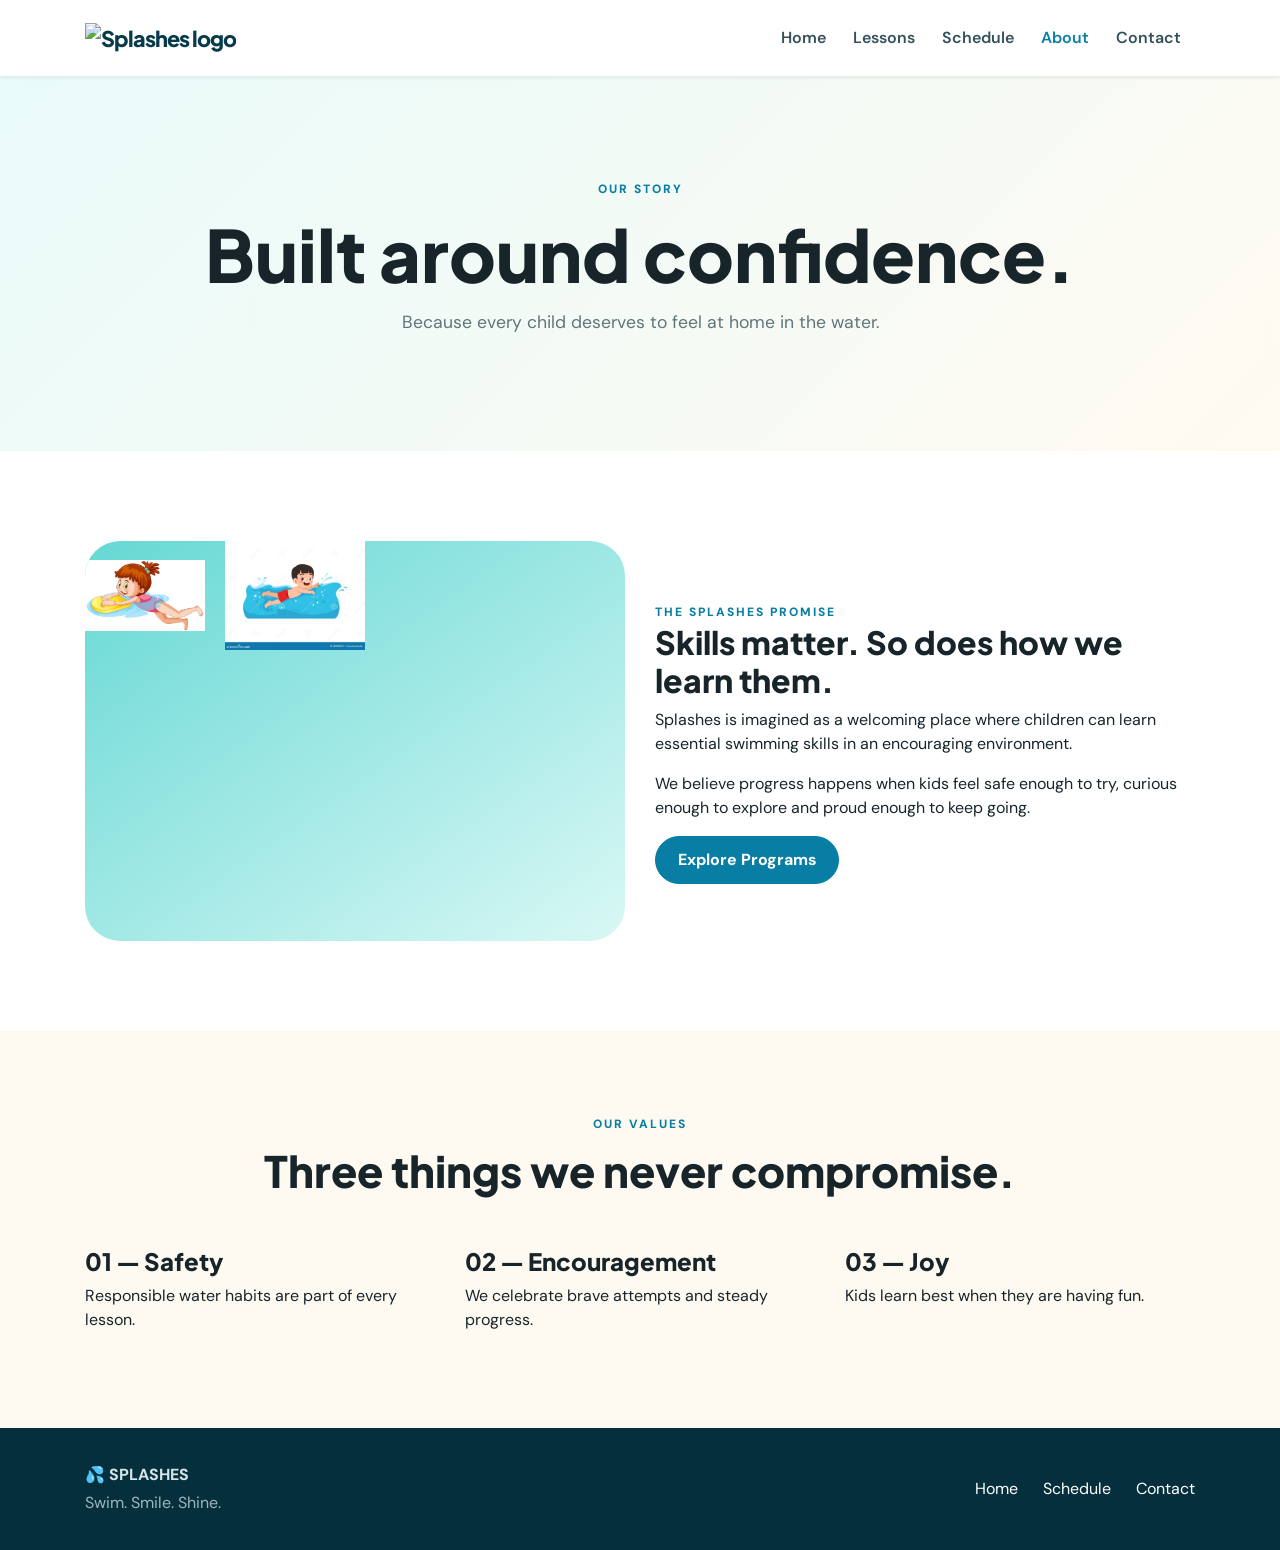
==== about.html @ 2647346e "first commit" ====
<!DOCTYPE html>
<html lang="en">
<head>
	<meta charset="UTF-8">
	<meta name="viewport" content="width=device-width, initial-scale=1">
	<meta name="description" content="Learn about the mission behind Splashes children's swimming lessons.">
	<title>Splashes | About Us</title>
	<link href="https://cdn.jsdelivr.net/npm/bootstrap@4.6.2/dist/css/bootstrap.min.css" rel="stylesheet">
	<link rel="stylesheet" href="css/style.css">
</head>
<body>
<nav class="navbar navbar-expand-lg navbar-light bg-white sticky-top shadow-sm">
	<div class="container">
		<a class="navbar-brand brand" href="index.html"><img src="images/logo.svg" alt="Splashes logo" class="brand-logo" height="36"></a>
		<button class="navbar-toggler" data-toggle="collapse" data-target="#nav"><span class="navbar-toggler-icon"></span></button>
		<div class="collapse navbar-collapse" id="nav"><ul class="navbar-nav ml-auto"><li class="nav-item"><a class="nav-link" href="index.html">Home</a></li><li class="nav-item"><a class="nav-link" href="lessons.html">Lessons</a></li><li class="nav-item"><a class="nav-link" href="schedule.html">Schedule</a></li><li class="nav-item"><a class="nav-link active" href="about.html">About</a></li><li class="nav-item"><a class="nav-link" href="contact.html">Contact</a></li></ul></div>
	</div>
</nav>
<section class="page-hero"><div class="container text-center"><span class="eyebrow">OUR STORY</span><h1>Built around confidence.</h1><p>Because every child deserves to feel at home in the water.</p></div></section>
<section class="section-pad">
	<div class="container">
		<div class="row align-items-center">
			<div class="col-lg-6">
				<div class="about-art">
					<img src="images/girl-swimming.png" alt="Instructor" width="120" class="mr-3">
					<img src="images/boy-swimming.png" alt="Pool" width="140">
				</div>
			</div>
			<div class="col-lg-6">
				<span class="eyebrow">THE SPLASHES PROMISE</span>
				<h2>Skills matter. So does how we learn them.</h2>
				<p>Splashes is imagined as a welcoming place where children can learn essential swimming skills in an encouraging environment.</p>
				<p>We believe progress happens when kids feel safe enough to try, curious enough to explore and proud enough to keep going.</p>
				<a class="btn btn-splash" href="lessons.html">Explore Programs</a>
			</div>
		</div>
	</div>
</section>
<section class="section-soft"><div class="container"><div class="section-title text-center"><span class="eyebrow">OUR VALUES</span><h2>Three things we never compromise.</h2></div><div class="row"><div class="col-md-4"><h4>01 — Safety</h4><p>Responsible water habits are part of every lesson.</p></div><div class="col-md-4"><h4>02 — Encouragement</h4><p>We celebrate brave attempts and steady progress.</p></div><div class="col-md-4"><h4>03 — Joy</h4><p>Kids learn best when they are having fun.</p></div></div></div></section>
<footer>
	<div class="container d-flex justify-content-between">
		<div>
			<strong>💦 SPLASHES</strong>
			<p>Swim. Smile. Shine.</p>
		</div>
		<div class="footer-links"><a href="index.html">Home</a><a href="schedule.html">Schedule</a><a href="contact.html">Contact</a></div>
	</div>
</footer>
<script src="https://code.jquery.com/jquery-3.7.1.min.js"></script>
<script src="https://cdn.jsdelivr.net/npm/bootstrap@4.6.2/dist/js/bootstrap.bundle.min.js"></script>
<script src="js/script.js"></script>
</body>
</html>
---- css/style.css ----
@import url('https://fonts.googleapis.com/css2?family=DM+Sans:wght@400;500;700&family=Plus+Jakarta+Sans:wght@600;700;800&display=swap');
:root{--blue:#087ea4;--deep:#073b4c;--aqua:#66d8d4;--yellow:#ffd166;--cream:#fffaf1;--ink:#17252b}
*{box-sizing:border-box}body{font-family:'DM Sans',sans-serif;color:var(--ink);background:#fff}h1,h2,h3,h4,.brand{font-family:'Plus Jakarta Sans',sans-serif;font-weight:800}.brand{color:var(--deep)!important;letter-spacing:-1px;font-size:1.35rem}.brand span{font-size:1.5rem}.navbar{padding:1rem 0}.nav-link{font-weight:600;color:#34515b!important;margin:0 .35rem}.nav-link:hover,.nav-link.active{color:var(--blue)!important}.btn-splash{background:var(--blue);border-color:var(--blue);color:#fff;font-weight:700;border-radius:50px;padding:.7rem 1.35rem}.btn-splash:hover{background:var(--deep);color:#fff}.eyebrow{font-size:.75rem;letter-spacing:2px;font-weight:800;color:var(--blue)}.hero{background:linear-gradient(135deg,#fffaf1 0%,#e9fbfa 100%);overflow:hidden}.min-vh-75{min-height:75vh}.hero h1{font-size:clamp(3rem,6vw,5.4rem);line-height:.98;letter-spacing:-3px;margin:1rem 0}.hero h1 span{color:var(--blue)}.hero p{max-width:580px;color:#52666c}.trust-row{display:flex;gap:1rem;flex-wrap:wrap;font-size:.85rem;font-weight:700}.hero-card{height:450px;background:linear-gradient(180deg,#c7f2ef 0 42%,#5fcbd1 42%);border-radius:45% 45% 12% 12%;position:relative;overflow:hidden;box-shadow:0 25px 50px #087ea433}.sun{width:100px;height:100px;background:var(--yellow);border-radius:50%;position:absolute;right:15%;top:12%}.swimmer{position:absolute;font-size:7rem;left:28%;top:27%;transform:rotate(-7deg)}.wave{position:absolute;width:150%;height:130px;border-radius:50% 50% 0 0;background:#3db9c5;left:-20%;bottom:-50px}.wave2{bottom:-80px;left:-10%;background:#2699ae}.float-bubble{position:absolute;background:#fff8;border-radius:50%;padding:15px;z-index:3}.b1{left:12%;top:22%}.b2{right:10%;top:45%}.hero-note{position:absolute;bottom:35px;left:35px;background:#fff;padding:14px 20px;border-radius:18px;box-shadow:0 10px 30px #0002;z-index:5}.section-pad{padding:90px 0}.section-title{margin-bottom:50px}.section-title h2{font-size:2.7rem;margin:.6rem 0}.section-title p{color:#65767b}.feature-card{padding:35px;border-radius:25px;background:#fff;border:1px solid #e9eeee;height:100%;transition:.25s}.feature-card:hover,.lesson-card:hover{transform:translateY(-7px);box-shadow:0 18px 40px #0a526014}.icon,.lesson-icon{font-size:2.5rem;margin-bottom:15px}.feature-card p,.lesson-card p{color:#65767b}.cta-section{padding:90px 20px;background:var(--yellow)}.cta-section h2{font-size:3rem}.page-hero{padding:100px 0;background:linear-gradient(135deg,#e9fbfa,#fffaf1)}.page-hero h1{font-size:clamp(2.8rem,6vw,4.5rem);margin:.7rem 0}.page-hero p{color:#61757b;font-size:1.1rem}.lesson-card{position:relative;padding:30px;border-radius:25px;background:#fff;border:1px solid #e5eeee;height:100%;transition:.25s}.lesson-card.featured{border:3px solid var(--aqua)}.popular{position:absolute;right:18px;top:18px;background:var(--yellow);padding:5px 10px;border-radius:30px;font-size:.65rem;font-weight:800}.pill{display:inline-block;background:#e9f8f7;color:var(--deep);padding:7px 13px;border-radius:30px;font-weight:700;font-size:.8rem}.dark-section{padding:90px 0;background:var(--deep);color:#fff}.dark-section p{color:#c3d4d8}.dark-section .eyebrow{color:var(--aqua)}.check-list{list-style:none;padding:0}.check-list li{margin:12px 0}.check-list li:before{content:'✓';color:var(--yellow);font-weight:800;margin-right:10px}.quote-card{background:#fff;color:var(--deep);padding:35px;border-radius:25px;font-size:1.4rem;font-weight:700;transform:rotate(2deg)}.schedule-table{border-radius:15px;overflow:hidden;box-shadow:0 8px 30px #0000000c}.schedule-table thead{background:var(--deep);color:#fff}.schedule-table td,.schedule-table th{padding:18px}.schedule-table tbody tr:nth-child(even){background:#f5fbfb}.about-art{height:400px;border-radius:35px;background:linear-gradient(145deg,var(--aqua),#d9f8f5);position:relative;overflow:hidden}.about-art span{position:absolute;font-size:4rem}.about-art span:nth-child(1){left:15%;top:20%}.about-art span:nth-child(2){left:42%;top:35%;font-size:7rem}.about-art span:nth-child(3){right:12%;top:15%}.about-art span:nth-child(4){right:20%;bottom:15%}.section-soft{padding:80px 0;background:var(--cream)}.contact-card{background:var(--deep);color:#fff;padding:45px;border-radius:30px;height:100%}.contact-card p{color:#c7d6d9}.contact-card .eyebrow{color:var(--aqua)}.contact-line{margin:25px 0;font-weight:600}.form-card{padding:40px;border:1px solid #e5eeee;border-radius:30px;box-shadow:0 15px 40px #00000008}.form-control{border-radius:12px;padding:13px 15px;height:auto;border:1px solid #d8e4e6}.form-control:focus{border-color:var(--aqua);box-shadow:0 0 0 3px #66d8d433}footer{background:#062f3d;color:#d6e6e8;padding:35px 0}footer p{margin:.25rem 0 0;color:#9eb6bb}.footer-links{display:flex;gap:25px;align-items:center}.footer-links a{color:#fff;text-decoration:none}.register-modal{border:0;border-radius:25px;padding:10px}.register-modal .modal-header h4{color:var(--deep)}@media(max-width:991px){.hero-card{margin-top:30px;height:360px}.nav-item{margin:.25rem 0}.section-pad{padding:65px 0}}@media(max-width:575px){.hero h1{letter-spacing:-2px}.hero-card{height:300px}.swimmer{font-size:5rem}.hero-note{left:15px;bottom:20px}.section-title h2,.cta-section h2{font-size:2.2rem}.page-hero{padding:70px 15px}.footer-links{margin-top:20px}.footer-links{flex-wrap:wrap}.section-pad{padding:55px 0}}
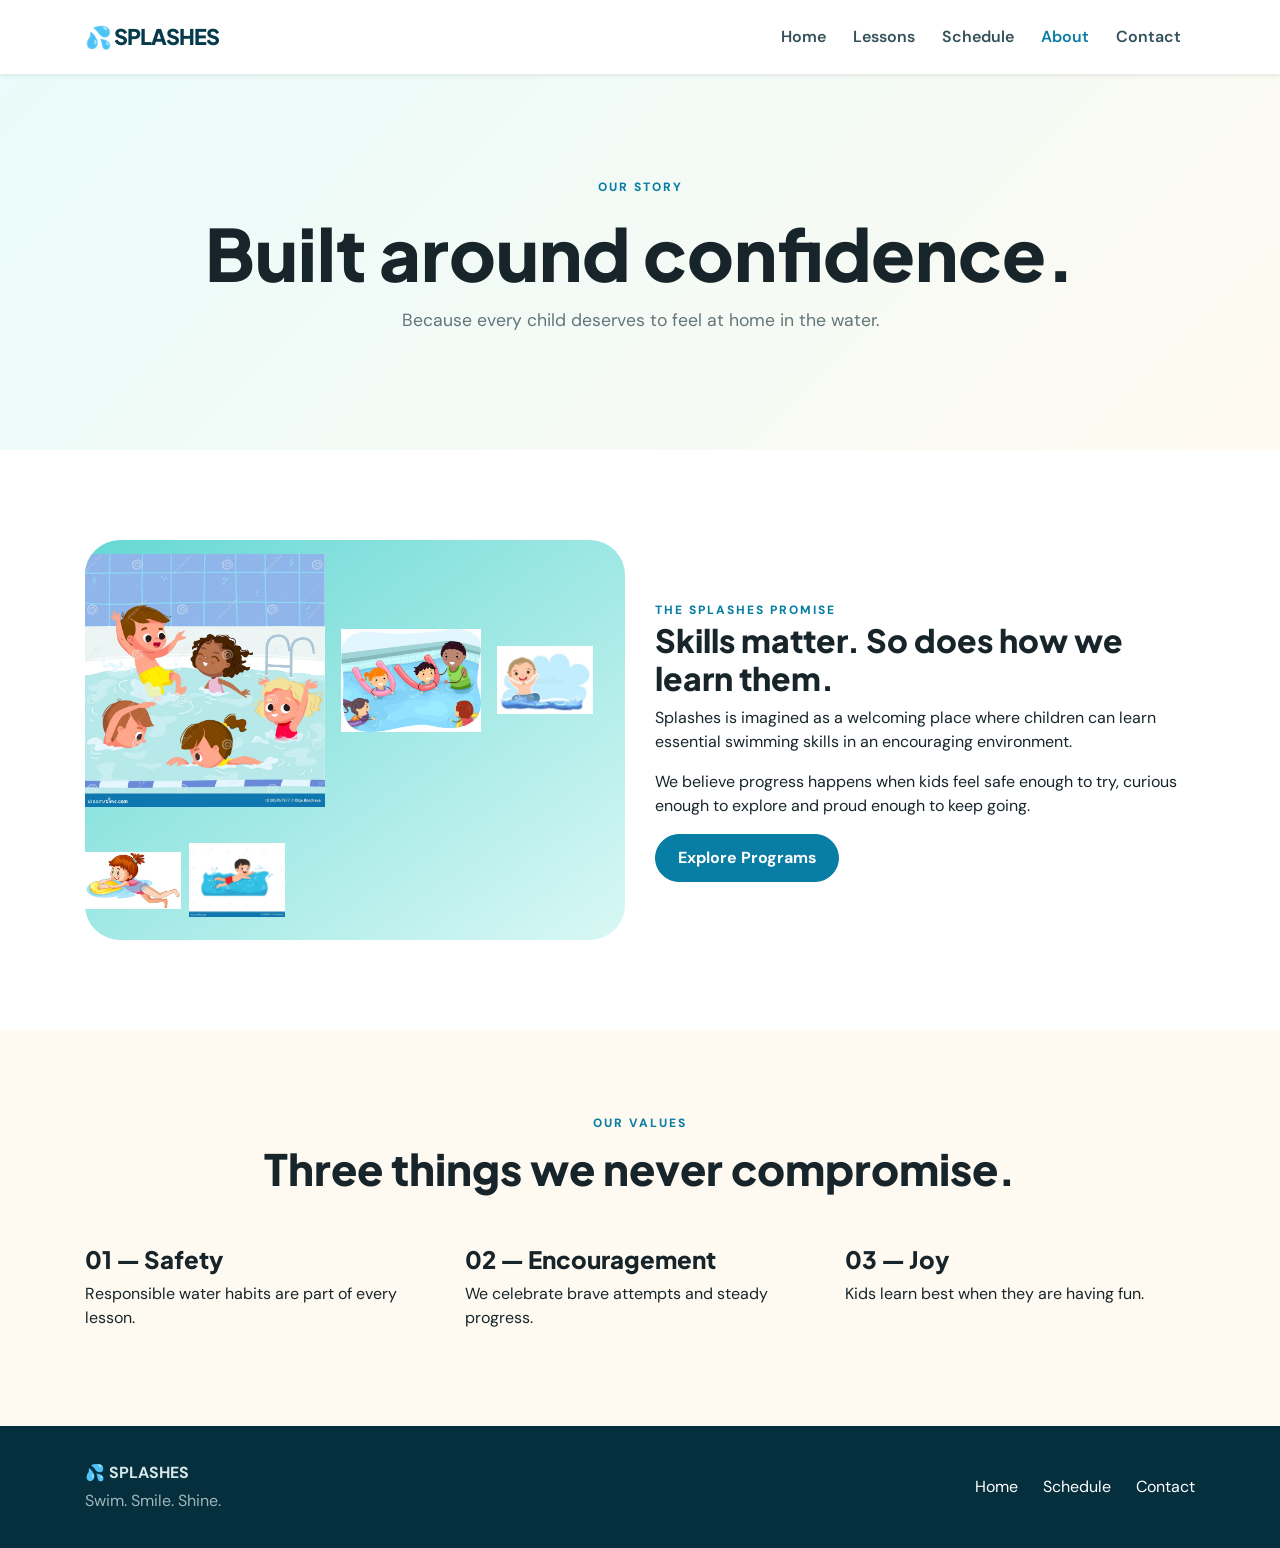
==== commit 43b7cf75: "more images for splashes" ====
--- a/about.html
+++ b/about.html
@@ -11,7 +11,7 @@
 <body>
 <nav class="navbar navbar-expand-lg navbar-light bg-white sticky-top shadow-sm">
 	<div class="container">
-		<a class="navbar-brand brand" href="index.html"><img src="images/logo.svg" alt="Splashes logo" class="brand-logo" height="36"></a>
+		<a class="navbar-brand brand" href="index.html">💦 SPLASHES</a>
 		<button class="navbar-toggler" data-toggle="collapse" data-target="#nav"><span class="navbar-toggler-icon"></span></button>
 		<div class="collapse navbar-collapse" id="nav"><ul class="navbar-nav ml-auto"><li class="nav-item"><a class="nav-link" href="index.html">Home</a></li><li class="nav-item"><a class="nav-link" href="lessons.html">Lessons</a></li><li class="nav-item"><a class="nav-link" href="schedule.html">Schedule</a></li><li class="nav-item"><a class="nav-link active" href="about.html">About</a></li><li class="nav-item"><a class="nav-link" href="contact.html">Contact</a></li></ul></div>
 	</div>
@@ -21,9 +21,12 @@
 	<div class="container">
 		<div class="row align-items-center">
 			<div class="col-lg-6">
-				<div class="about-art">
-					<img src="images/girl-swimming.png" alt="Instructor" width="120" class="mr-3">
-					<img src="images/boy-swimming.png" alt="Pool" width="140">
+				<div class="about-art d-flex flex-wrap align-items-center">
+					<img src="images/kids.png" alt="Group of kids" class="img-fluid mr-3 mb-2" style="max-width:240px;">
+					<img src="images/instructor.png" alt="Instructor" class="img-fluid mr-3 mb-2" style="max-width:140px;">
+					<img src="images/baby-swimming.png" alt="Baby swimmer" class="img-fluid mr-2 mb-2" style="max-width:96px;">
+					<img src="images/girl-swimming.png" alt="Girl swimming" class="img-fluid mr-2 mb-2" style="max-width:96px;">
+					<img src="images/boy-swimming.png" alt="Boy swimming" class="img-fluid mb-2" style="max-width:96px;">
 				</div>
 			</div>
 			<div class="col-lg-6">
